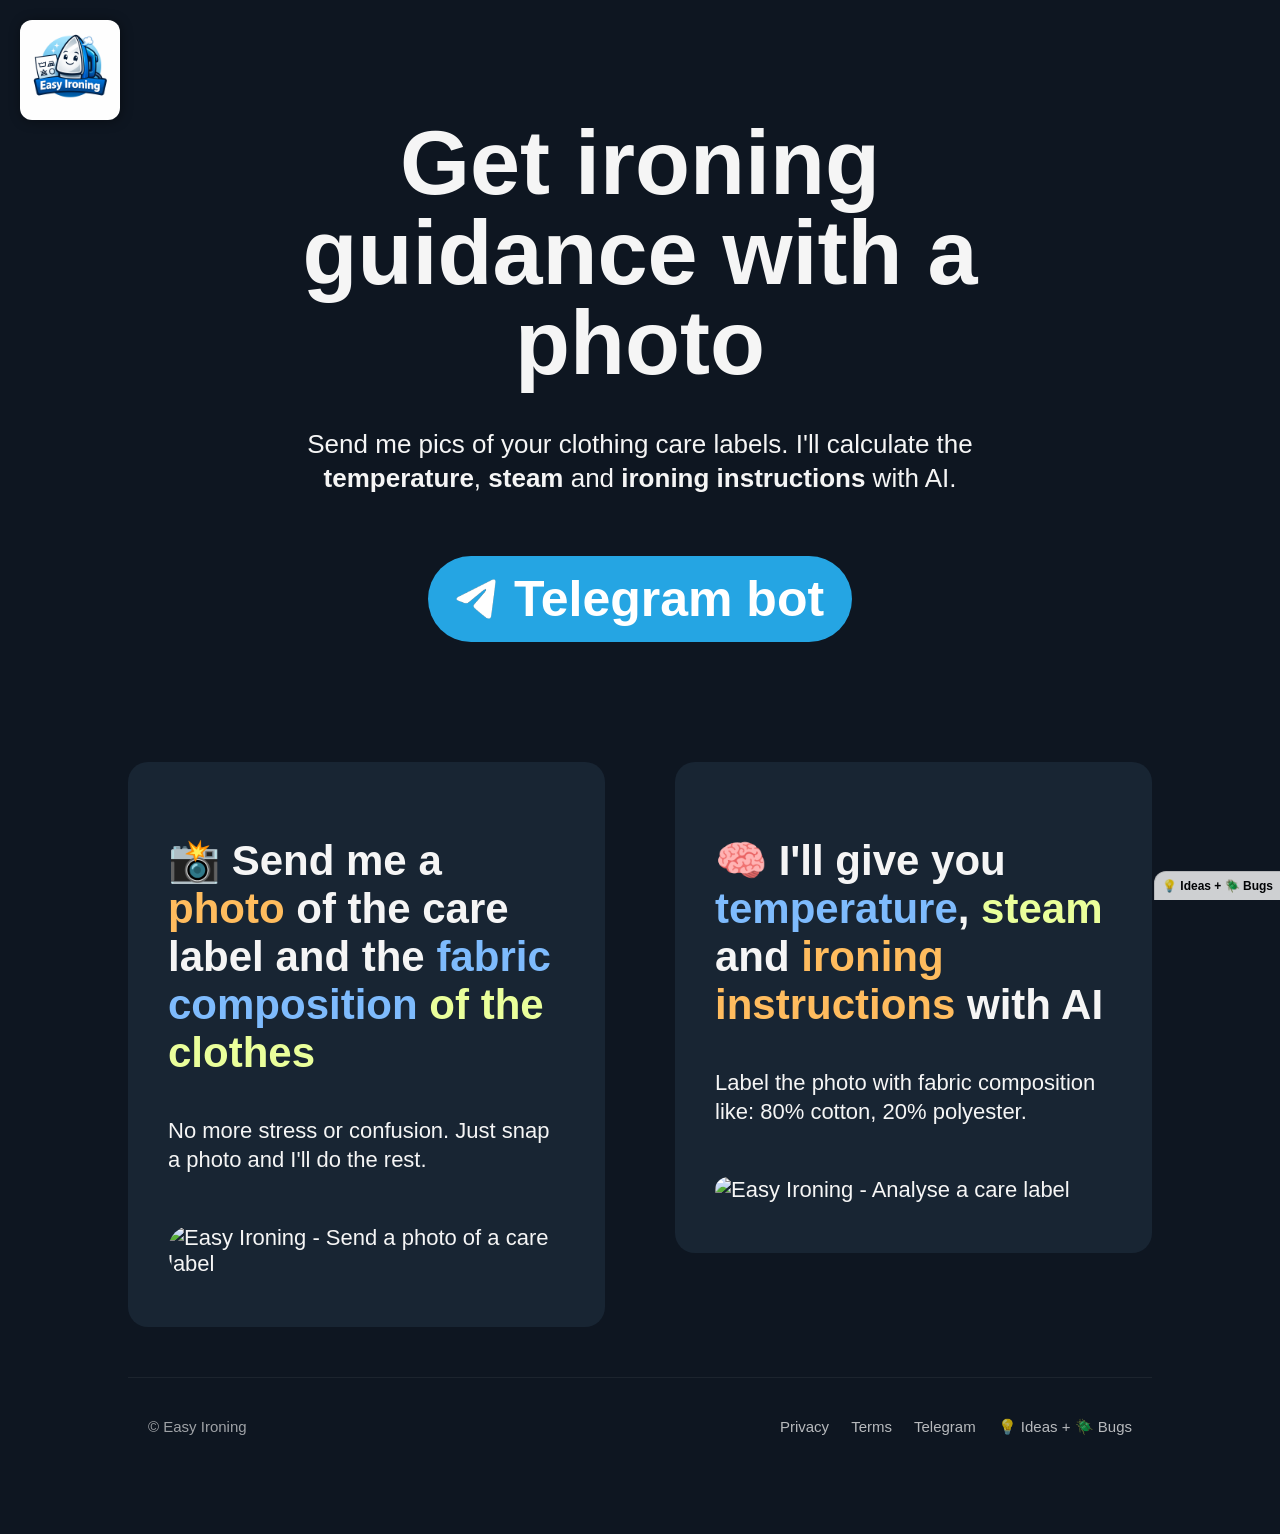
==== light/index.html @ 6d99b01b "Teste AB" ====
<!DOCTYPE html>
<html lang="en">
    <head>
        <script async src="https://www.googletagmanager.com/gtag/js?id=G-GY2SLFM479"></script>
        <script>
            window.dataLayer = window.dataLayer || [];
            function gtag(){dataLayer.push(arguments);}
            gtag('js', new Date());

            gtag('config', 'G-GY2SLFM479');
        </script>
        
        <meta charset="utf-8" />
        
        <link rel="icon" type="image/x-icon" href="./favicon.ico">
        
        <meta name="viewport" content="width=device-width, initial-scale=1" />

        <title>Easy Ironing — Stop guessing. Start ironing.</title>
        <meta name="description" content="Send a care-label photo on Telegram. Get practical ironing settings in seconds. No signup. No email. Premium monthly via Stripe.">

        <link rel="canonical" href="https://easyironing.chat/" />

        <meta name="robots" content="index, follow">
        <meta name="author" content="Cássio Batista Pereira">
        <meta name="keywords" content="ironing bot, care label symbols, ironing temperature guide, steam settings, telegram bot ironing, fabric care assistant, care label assistant">

        <meta property="og:type" content="website">
        <meta property="og:title" content="Easy Ironing — Stop guessing. Start ironing.">
        <meta property="og:description" content="Care-label photo → safe, practical ironing settings in seconds. No signup. Premium via Stripe.">
        <meta property="og:url" content="https://easyironing.chat/">
        <meta property="og:site_name" content="Easy Ironing">
        <meta property="og:image" content="https://easyironing.chat/img/logo.png">
        <meta property="og:image:width" content="1200">
        <meta property="og:image:height" content="630">

        <meta name="twitter:card" content="summary_large_image">
        <meta name="twitter:title" content="Easy Ironing — Stop guessing. Start ironing.">
        <meta name="twitter:description" content="Send a label photo on Telegram and get safe ironing settings instantly. No signup.">
        <meta name="twitter:image" content="https://easyironing.chat/img/logo.png">

        <meta property="og:locale" content="en_US">

        <meta name="theme-color" content="#0b1020">

        <link rel="icon" type="image/png" href="/favicon.png">
        <link rel="apple-touch-icon" href="/img/logo.png">

        <link rel="stylesheet" href="/css/styleb.css" />
        <script type="application/ld+json">
        {
            "@context": "https://schema.org",
            "@type": "SoftwareApplication",
            "name": "Easy Ironing",
            "applicationCategory": "Utility",
            "operatingSystem": "Telegram",
            "description": "Telegram bot that analyzes care labels and returns practical ironing settings.",
            "url": "https://easyironing.chat/"
        }
        </script>
        <script>
            function getVariant() {
                const match = document.cookie.match(/ab=(main|light)/);
                return match ? match[1] : "unknown";
            }
            window.abVariant = getVariant();
        </script>
    </head>
    <body>
        <div class="app-icon-container">
            <img alt="EasyIroning Icon" src="/img/logo.png" title="Logo" />
        </div>
        <div class="container">
            <div class="hero">
                <h1>Get ironing guidance with a photo</h1>
                <div class="blurb">Send me pics of your clothing care labels. I'll calculate the <b>temperature</b>, <b>steam</b> and <b>ironing instructions</b> with AI.</div>
                <div class="buttons-container">
                    <a id="telegram-cta" class="cta-button telegram-button" href="https://t.me/easyironingbot"><img alt height="40" src="/img/telegram-icon.png" width="40" />Telegram bot</a>
                </div>
            </div>
            <div class="columns">
                <div class="left">
                    <div class="box">
                        <h2>📸 Send me a <span style="color: #FFBC5E;">photo </span> of the care label and the<span style="color: #7EBBFD;"> fabric composition</span><span style="color: #EAFF9B;"> of the clothes</span></h2>
                        <p>No more stress or confusion. Just snap a photo and I'll do the rest.</p>
                        <div class="screenshot"><img alt="Easy Ironing - Send a photo of a care label" src="/img/" /></div>
                    </div>
                </div>
                <div class="right">
                    <div class="box">
                        <h2>🧠 I'll give you <span style="color: #7EBBFD;">temperature</span>, <span style="color: #EAFF9B;">steam</span> and <span style="color: #FFBC5E;">ironing instructions</span> with AI</h2>
                        <p>Label the photo with fabric composition like: 80% cotton, 20% polyester.</p>
                        <div class="screenshot"><img alt="Easy Ironing - Analyse a care label" src="/img/" /></div>
                    </div>                
                </div>
            </div>
            <footer class="footer">
                <div class="footer-inner">
                    <div class="footer-left">
                    © <span id="y"></span> Easy Ironing
                    </div>
                    <div class="footer-links">
                    <a href="/privacy.html">Privacy</a>
                    <a href="/terms.html">Terms</a>
                    <a href="https://t.me/EasyIroningBot" target="_blank" rel="noreferrer">Telegram</a>
                    <a href="https://cassiodeveloper.featurebase.app/en" target="_blank" rel="noreferrer">💡 Ideas + 🪲 Bugs</a>
                    </div>
                </div>
            </footer>
            <a target="_blank" class="featurebase" href="https://cassiodeveloper.featurebase.app/en">💡 Ideas + 🪲 Bugs</a>
        </div>
        <script>
            document.addEventListener("DOMContentLoaded", function () {
                const btn = document.getElementById("telegram-cta");
                if (!btn) return;

                btn.addEventListener("click", function () {
                    gtag('event', 'telegram_click', {
                        event_category: 'engagement',
                        event_label: window.abVariant,
                        variant: window.abVariant
                    });
                });
            });
        </script>
    </body>
</html>
---- css/styleb.css ----
body {
    font-family: 'SNPro', sans-serif;
    -webkit-font-smoothing: antialiased;
    -moz-osx-font-smoothing: grayscale;
    text-shadow: 1px 1px 1px rgba(0,0,0,0.004);
    -webkit-tap-highlight-color: transparent;
    padding: 50px 16px;
    background: #0E1621;
    color: #F5F5F5;
    font-size: 22px;
}

a, a:visited {
    color: #70BAF5;
}

p {
    margin-bottom: 20px;
    line-height: 1.65em;
}

p:last-of-type {
    margin-bottom: 0;
}

b {
    font-weight: 600;
}

.container {
    width: 100%;
    max-width: 1024px;
    margin: 0 auto;
}

.app-icon-container img {
    box-shadow: 1px 1px 12px rgba(0, 0, 0, 0.4);
}

h1 {
    font-size: 48px;
    line-height: 58px;
    font-weight: 800;
    margin-bottom: 40px;
}

h2 {
    font-size: 42px;
    font-weight: 800;
    margin-bottom: 40px;
}

.buttons-container {
    display: flex;
    flex-direction: row;
    justify-content: center;
}

.bottom-buttons-section {
    margin-top: 120px;
    margin-bottom: 200px;
    text-align: center;
}

.cta-button {
    display: flex;
    flex-direction: row;
    align-items: center;
    justify-content: center;
    padding: 14px 28px;
    border-radius: 100px;
    text-decoration: none;
    font-weight: bold;
    font-size: 50px;
    border: none;
    margin: 0 12px;
}

.cta-button > img {
    margin-right: 18px;
}

.cta-button-big {
    padding: 18px 42px;
    font-size: 32px;
}

.cta-button:hover {
    opacity: 0.8;
}

.telegram-button {
    background: #25A5E3;
    color: #fff !important;
}

.app-store-button {
    color: #000 !important;
    background: #fff;
}

.hero {
    text-align: center;
    padding-top: 60px;
    margin-bottom: 120px;
}

.hero h1 {
    max-width: 700px;
    margin: 0 auto;
    font-size: 90px;
    line-height: 1;
    margin-bottom: 40px;
}

.blurb {
    font-size: 26px;
    line-height: 1.3;
    max-width: 700px;
    margin: 0 auto;
    margin-bottom: 60px;
}

.blurb b {
    font-weight: 800;
}

.columns {
    display: flex;
    flex-wrap: wrap;
    flex-direction: row;
    justify-content: space-between;
    margin: -35px;
}

.columns > div {
    display: flex;
    flex-direction: column;
    align-items: stretch;
    flex: 1;
    margin: 35px;
}

.rows {
    display: none;
}

.box {
    background: #182533;
    border-radius: 20px;
    padding: 40px;
    box-sizing: border-box;
    max-width: 500px;
    margin: 0 auto;
    margin-bottom: 40px;
}

.box p {
    font-size: 22px;
    line-height: 1.3;
}

.box b {
    font-weight: 800;
}

.box:last-child {
    margin-bottom: 0;
}

.screenshot {
    margin-top: 50px;
    margin-bottom: 10px;
}

.screenshot img {
    display: block;
    width: 100%;
    height: auto;
    border-radius: 25px;
}

footer {
    text-align: center;
    font-size: 16px;
}

footer a {
    text-decoration: none;
}

footer a:hover {
    text-decoration: underline;
}

.error, .success {
    font-weight: bold;
    font-size: 24px;
    background: #fff;
    padding: 6px;
    border-radius: 6px;
}

.error {
    color: #b53030;
}

.success {
    color: #518a23;
}

select {
    padding: 6px;
    border-radius: 6px;
    border: 1px solid rgba(0, 0, 0, 0.2);
    font-size: 16px;
}

button, input[type="submit"] {
    padding: 6px 12px;
    border-radius: 6px;
    border: 1px solid rgba(0, 0, 0, 0.2);
    font-size: 16px;
    cursor: pointer;
}

@media (max-width: 900px) {
    body {
        padding: 20px 16px;
        font-size: 20px;
    }

    .app-icon-container {
        text-align: center;
        margin-bottom: 40px;
    }

    .app-icon-container img {
        border-radius: 12px;
        width: 100px;
        height: 100px;
    }

    .top {
        top: 20px;
    }

    .top-inner {
        margin: -6px;
    }

    .top-inner > * {
        margin: 6px;
    }

    .logo {
        font-size: 28px;
        line-height: 32px;
    }

    .cta-button {
        padding: 10px 20px;
        font-size: 20px;
    }

    .cta-button-big {
        padding: 14px 32px;
        font-size: 24px;
    }

    .hero {
        padding-top: 0;
        margin-bottom: 60px;
    }

    .hero h1 {
        font-size: 46px;
        line-height: 1.05;
    }

    .blurb {
        font-size: 22px;
    }

    h1 {
        font-size: 36px;
        line-height: 46px;
        margin-bottom: 20px;
    }

    h2 {
        font-size: 28px;
        line-height: 38px;
        margin-bottom: 20px;
    }

    .box {
        padding: 20px;
    }

    .screenshot {
        margin-top: 20px;
    }

    .columns {
        display: none;
    }

    .rows {
        display: flex;
        flex-direction: column;
        align-items: stretch;
    }

    .cta-container {
        margin-top: 40px;
        margin-bottom: 40px;
    }

    .tweets {
        display: none;
    }

    footer {
        font-size: 14px;
    }

    .bottom-buttons-section {
        margin-top: 60px;
        margin-bottom: 100px;
    }
}

@media (max-width: 500px) {
    .buttons-container {
        flex-direction: column-reverse;
        margin: -10px;
    }

    .buttons-container > a {
        margin: 10px;
    }
}

/* Wider than 900px */
@media (min-width: 901px) {
    .app-icon-container {
        position: absolute;
        top: 20px;
        left: 20px;
        z-index: 100;
    }

    .app-icon-container img {
        border-radius: 12px;
        width: 100px;
        height: 100px;
    }

    .tweets {
        display: flex;
        flex-direction: column;
        align-items: center;
        margin: -15px;
        margin-bottom: 130px;
    }

    .tweets > div {
        margin: 15px;
    }
}

.featurebase {
    display: block;
    padding: 7px;
    font-size: 12px;
    margin: 0;
    background: #fff;
    color: #000;
    position: fixed;
    bottom: 0;
    right: 0;
    border-top: 1px solid rgba(0, 0, 0, 0.125);
    border-left: 1px solid rgba(0, 0, 0, 0.125);
    border-top-left-radius: 12px;
    z-index: 99;
    font-weight: bold;
    text-decoration: none;
    transition: all 0.2s ease;
    opacity: 0.8;
}

.featurebase:hover {
    opacity: 1;
}

.footer {
    margin-top: 50px;
    padding: 40px 20px;
    border-top: 1px solid rgba(255,255,255,0.06);
    font-size: 15px;
    color: rgba(255,255,255,0.6);
}

.footer-inner {
    max-width: 1024px;
    margin: 0 auto;
    display: flex;
    justify-content: space-between;
    align-items: center;
    flex-wrap: wrap;
    gap: 20px;
}

.footer-links {
    display: flex;
    gap: 22px;
    flex-wrap: wrap;
}

.footer-links a {
    color: rgba(255,255,255,0.7);
    text-decoration: none;
    transition: color 0.2s ease;
}

.footer-links a:hover {
    color: #FFBC5E;
}
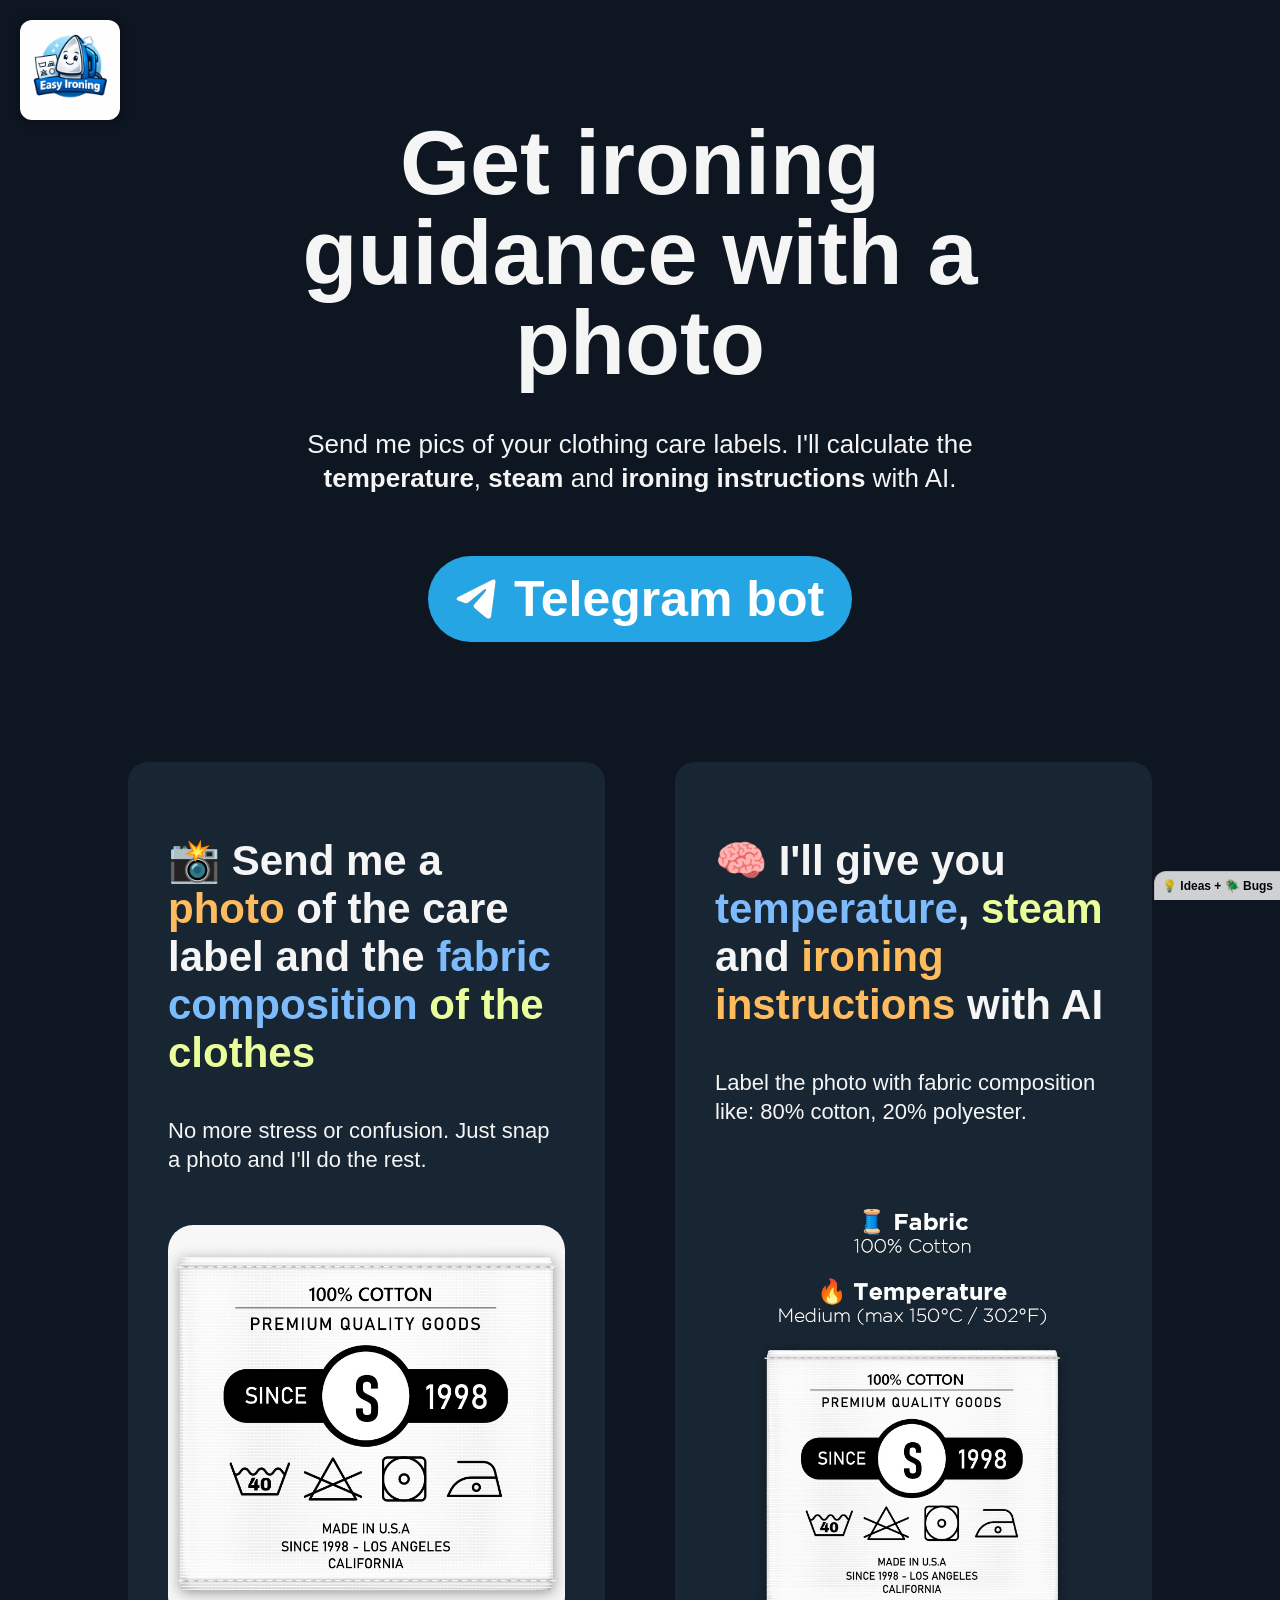
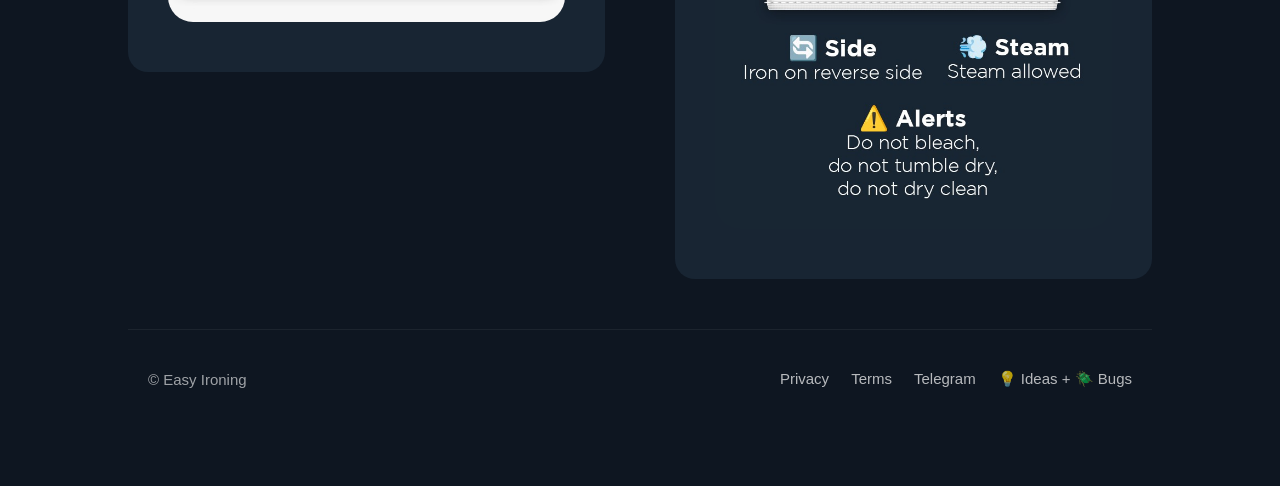
==== commit a91bf8c8: "images" ====
--- a/light/index.html
+++ b/light/index.html
@@ -83,14 +83,14 @@
                     <div class="box">
                         <h2>📸 Send me a <span style="color: #FFBC5E;">photo </span> of the care label and the<span style="color: #7EBBFD;"> fabric composition</span><span style="color: #EAFF9B;"> of the clothes</span></h2>
                         <p>No more stress or confusion. Just snap a photo and I'll do the rest.</p>
-                        <div class="screenshot"><img alt="Easy Ironing - Send a photo of a care label" src="/img/" /></div>
+                        <div class="screenshot"><img alt="Easy Ironing - Send a photo of a care label" src="/img/1.jpeg" /></div>
                     </div>
                 </div>
                 <div class="right">
                     <div class="box">
                         <h2>🧠 I'll give you <span style="color: #7EBBFD;">temperature</span>, <span style="color: #EAFF9B;">steam</span> and <span style="color: #FFBC5E;">ironing instructions</span> with AI</h2>
                         <p>Label the photo with fabric composition like: 80% cotton, 20% polyester.</p>
-                        <div class="screenshot"><img alt="Easy Ironing - Analyse a care label" src="/img/" /></div>
+                        <div class="screenshot"><img alt="Easy Ironing - Analyse a care label" src="/img/2.jpeg" /></div>
                     </div>                
                 </div>
             </div>
